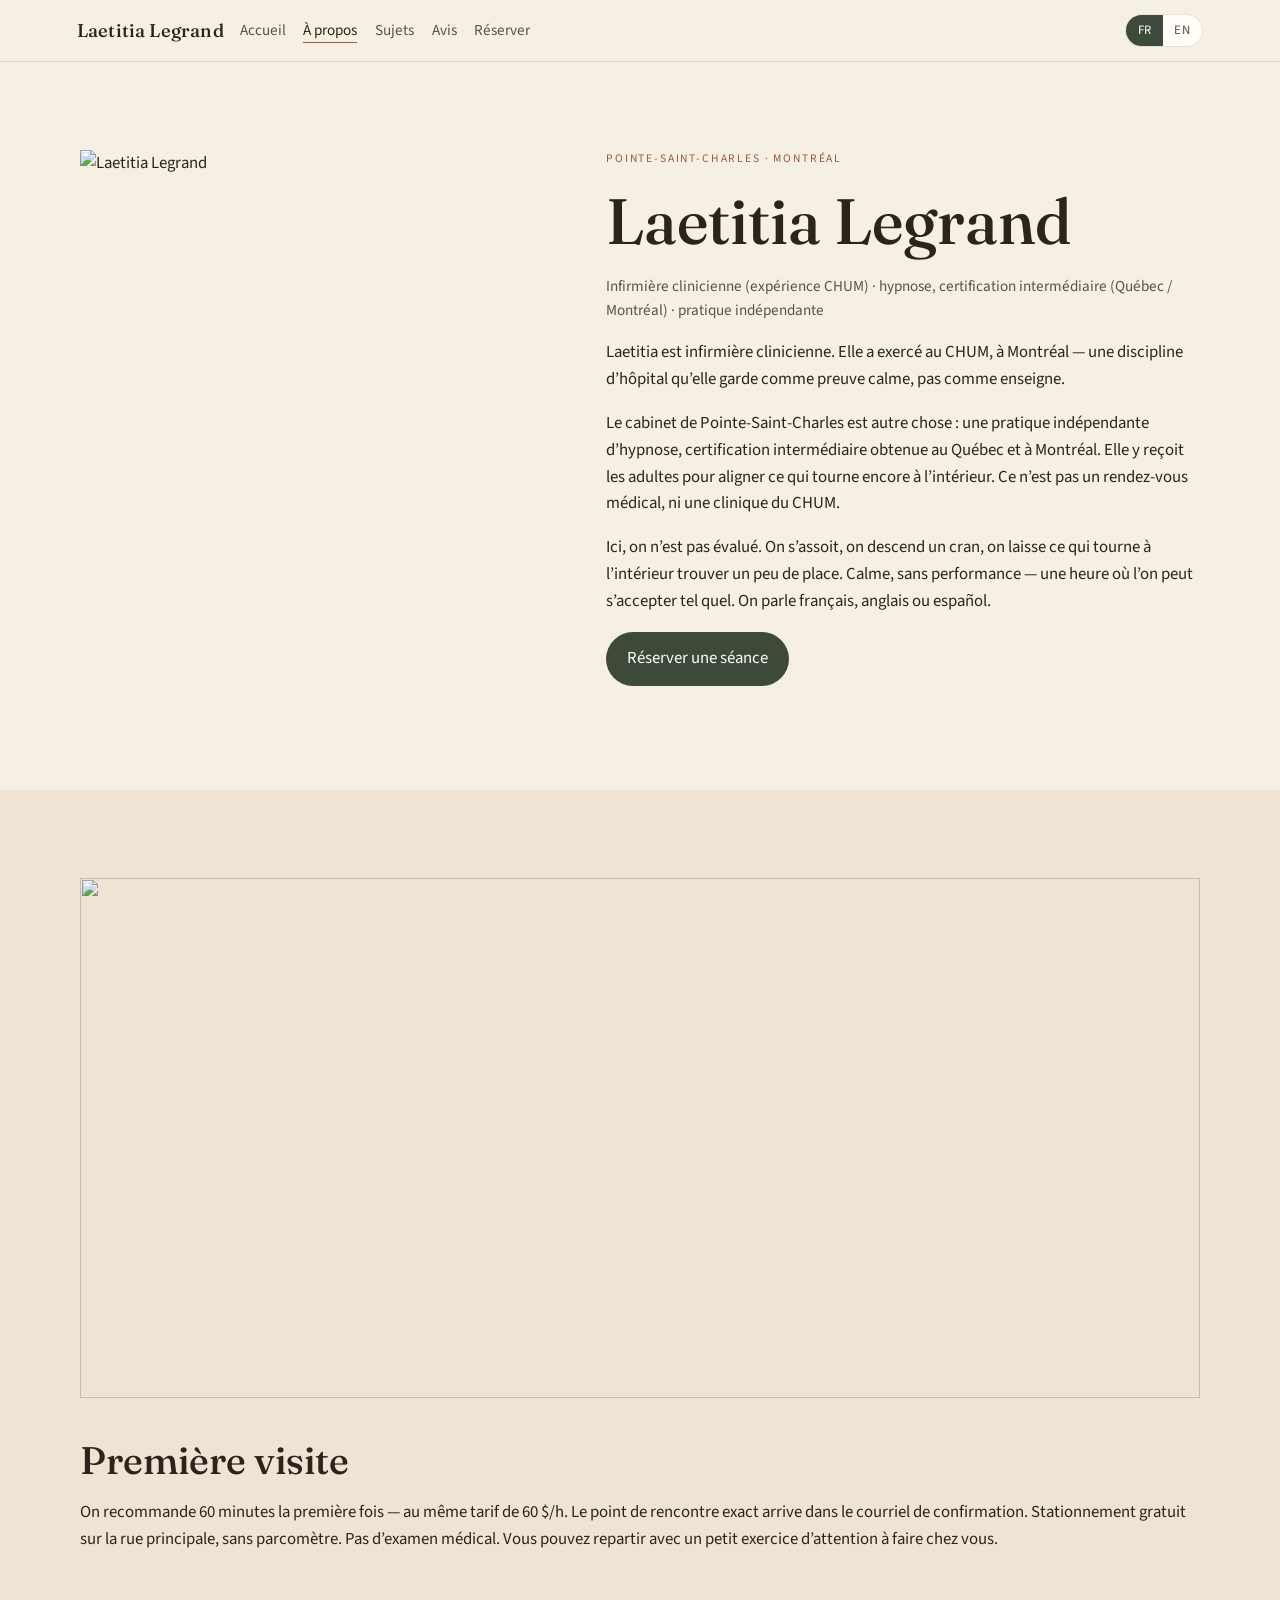
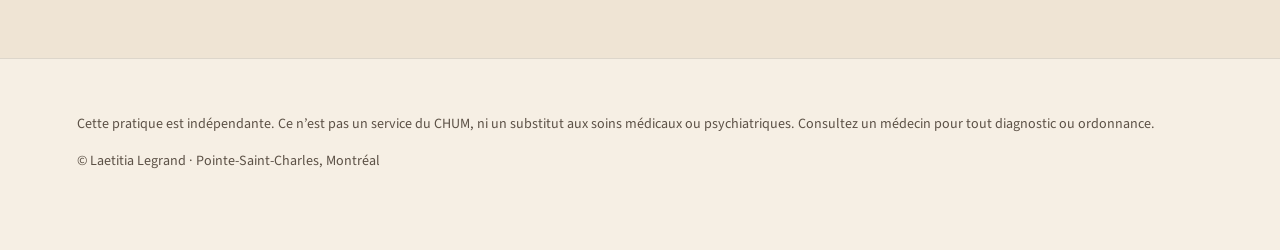
==== about.html @ 808fbfce "Initial commit. Add the Laetitia Legrand website pages and assets so the project can be versioned an" ====
<!DOCTYPE html>
<html lang="fr">
<head>
  <meta charset="utf-8">
  <meta name="viewport" content="width=device-width, initial-scale=1">
  <title>À propos — Laetitia Legrand</title>
  <link rel="preconnect" href="https://fonts.googleapis.com">
  <link rel="preconnect" href="https://fonts.gstatic.com" crossorigin>
  <link href="https://fonts.googleapis.com/css2?family=Fraunces:opsz,wght@9..144,400;9..144,500&family=Source+Sans+3:wght@400;500;600&display=swap" rel="stylesheet">
  <link rel="icon" href="favicon.svg" type="image/svg+xml">
  <meta http-equiv="Cache-Control" content="no-store">
  <link rel="stylesheet" href="css/styles.css?v=10">
</head>
<body data-page="about">
  <header class="site-header" data-header></header>
  <section class="section">
    <div class="wrap profile-split">
      <img src="https://images.unsplash.com/photo-1438761681033-6461ffad8d80?auto=format&fit=crop&w=1200&q=80" alt="Laetitia Legrand">
      <div>
        <p class="eyebrow" data-i18n="eyebrow"></p>
        <h1 data-i18n="about_h"></h1>
        <p class="quiet" data-i18n="hero_cred"></p>
        <p data-i18n="about_p1"></p>
        <p data-i18n="about_p2"></p>
        <p data-i18n="about_p3"></p>
        <p><a class="btn" href="book.html" data-i18n="cta"></a></p>
      </div>
    </div>
  </section>
  <section class="section alt">
    <div class="wrap">
      <img class="office-photo" src="https://images.unsplash.com/photo-1615876234886-fd9a39fda97f?auto=format&fit=crop&w=1800&q=80" alt="">
      <div style="margin-top:2.5rem">
        <h2 data-i18n="visit_h"></h2>
        <p data-i18n="visit_p"></p>
      </div>
    </div>
  </section>
  <footer class="site-footer">
    <p data-i18n="disclaimer"></p>
    <p data-i18n="footer"></p>
  </footer>
  <script src="js/i18n.js?v=10"></script>
  <script src="js/app.js?v=10"></script>
</body>
</html>
---- css/styles.css ----
:root {
  --paper: #f6efe4;
  --paper-deep: #efe4d4;
  --ink: #2c241c;
  --ink-soft: #5c5146;
  --moss: #3d4a3a;
  --moss-deep: #2a3428;
  --clay: #9a5a3c;
  --clay-soft: #c4896a;
  --line: rgba(44, 36, 28, 0.12);
  --white: #fffdf8;
  --shadow: 0 18px 50px rgba(44, 36, 28, 0.08);
  --serif: "Fraunces", "Iowan Old Style", Georgia, serif;
  --sans: "Source Sans 3", "Helvetica Neue", sans-serif;
}

* { box-sizing: border-box; }
html { scroll-behavior: smooth; }
body {
  margin: 0;
  background: var(--paper);
  color: var(--ink);
  font-family: var(--sans);
  font-size: 1.05rem;
  line-height: 1.6;
}

img { max-width: 100%; display: block; }
a { color: var(--moss); }
a:hover { color: var(--clay); }

.site-header {
  position: sticky;
  top: 0;
  z-index: 20;
  display: flex;
  align-items: center;
  justify-content: space-between;
  gap: 1rem;
  padding: 0.85rem 6vw;
  background: rgba(246, 239, 228, 0.92);
  backdrop-filter: blur(10px);
  border-bottom: 1px solid var(--line);
}

.brand {
  font-family: var(--serif);
  font-weight: 500;
  letter-spacing: 0.01em;
  color: var(--ink);
  text-decoration: none;
  font-size: 1.15rem;
}

.nav-links {
  display: flex;
  flex-wrap: wrap;
  gap: 1.1rem;
  align-items: center;
}

.nav-links a {
  text-decoration: none;
  color: var(--ink-soft);
  font-size: 0.95rem;
}

.nav-links a[aria-current="page"] {
  color: var(--ink);
  border-bottom: 1px solid var(--clay);
}

.header-tools {
  display: flex;
  align-items: center;
  gap: 0.75rem;
  margin-left: auto;
}

.lang-toggle {
  display: flex;
  border: 1px solid var(--line);
  border-radius: 999px;
  overflow: hidden;
  background: var(--white);
}

.lang-toggle button {
  border: 0;
  background: transparent;
  padding: 0.35rem 0.7rem;
  font: inherit;
  font-size: 0.8rem;
  letter-spacing: 0.06em;
  cursor: pointer;
  color: var(--ink-soft);
}

.lang-toggle button[aria-pressed="true"] {
  background: var(--moss);
  color: var(--white);
}

.hero {
  display: grid;
  grid-template-columns: 1.1fr 0.9fr;
  min-height: calc(100vh - 64px);
}

.hero-copy {
  padding: 8vh 6vw 6vh;
  display: flex;
  flex-direction: column;
  justify-content: center;
}

.eyebrow {
  text-transform: uppercase;
  letter-spacing: 0.16em;
  font-size: 0.72rem;
  color: var(--clay);
  margin: 0 0 1rem;
}

h1, h2, h3 { font-family: var(--serif); font-weight: 500; line-height: 1.15; }
h1 { font-size: clamp(2.4rem, 5vw, 4.2rem); margin: 0 0 1rem; }
h2 { font-size: clamp(1.8rem, 3vw, 2.6rem); margin: 0 0 0.8rem; }
h3 { font-size: 1.35rem; margin: 0 0 0.4rem; }

.lede { font-size: 1.2rem; color: var(--ink-soft); max-width: 34rem; }
.quiet { color: var(--ink-soft); font-size: 0.95rem; }

.hero-photo img {
  width: 100%;
  height: 100%;
  object-fit: cover;
  min-height: 420px;
}

.wrap { width: min(1120px, 88vw); margin: 0 auto; }
.section { padding: 5.5rem 0; }
.section.alt { background: var(--paper-deep); }

.facts {
  display: grid;
  grid-template-columns: repeat(4, 1fr);
  gap: 1rem;
  margin-top: 2.5rem;
}

.fact, .card, .chip-row, .book-card {
  background: var(--white);
  border: 1px solid var(--line);
  box-shadow: var(--shadow);
}

.fact { padding: 1.1rem 1.2rem; }
.fact strong { display: block; font-family: var(--serif); font-size: 1.25rem; }

.chips { display: flex; flex-wrap: wrap; gap: 0.6rem; margin: 1.5rem 0; }
.chip {
  border: 1px solid var(--line);
  background: var(--white);
  padding: 0.45rem 0.8rem;
  border-radius: 999px;
  font-size: 0.92rem;
}

.btn {
  display: inline-block;
  background: var(--moss);
  color: var(--white) !important;
  text-decoration: none;
  padding: 0.85rem 1.3rem;
  border-radius: 999px;
  border: 0;
  font: inherit;
  cursor: pointer;
}

.btn.secondary {
  background: transparent;
  color: var(--moss) !important;
  border: 1px solid var(--moss);
}

.grid-3, .grid-2, .subject-grid, .photo-grid {
  display: grid;
  gap: 1.2rem;
}

.grid-3 { grid-template-columns: repeat(3, 1fr); }
.grid-2 { grid-template-columns: 1fr 1fr; }
.subject-grid { grid-template-columns: repeat(2, 1fr); }
.photo-grid { grid-template-columns: repeat(4, 1fr); }

.card { padding: 1.3rem 1.4rem; }
.card .tag {
  font-size: 0.75rem;
  letter-spacing: 0.08em;
  text-transform: uppercase;
  color: var(--clay);
}

.photo-grid figure { margin: 0; }
.photo-grid img { height: 180px; width: 100%; object-fit: cover; }
.photo-grid figcaption { font-size: 0.8rem; color: var(--ink-soft); padding: 0.45rem 0 0; }

.profile-split {
  display: grid;
  grid-template-columns: 0.9fr 1.1fr;
  gap: 2.5rem;
  align-items: start;
}

.profile-split img { width: 100%; height: 520px; object-fit: cover; }

.grid-2 img { width: 100%; height: 380px; object-fit: cover; }

.office-photo {
  width: 100%;
  height: min(520px, 70vw);
  object-fit: cover;
  display: block;
}

.do-not li { margin: 0.25rem 0; }

.suggested-heading {
  font-family: var(--sans);
  font-weight: 700;
  letter-spacing: 0.08em;
  text-transform: uppercase;
  font-size: 1.15rem;
}

.book-layout {
  display: grid;
  grid-template-columns: 0.9fr 1.1fr;
  gap: 2rem;
}

label { display: block; font-size: 0.88rem; margin: 0.9rem 0 0.3rem; }
input, select, textarea {
  width: 100%;
  padding: 0.7rem 0.75rem;
  border: 1px solid var(--line);
  background: var(--white);
  font: inherit;
  color: var(--ink);
}

.slots {
  display: flex;
  flex-wrap: wrap;
  gap: 0.5rem;
  margin: 1rem 0;
}

.slots button {
  border: 1px solid var(--line);
  background: var(--white);
  padding: 0.45rem 0.7rem;
  cursor: pointer;
  font: inherit;
}

.slots button[aria-pressed="true"] {
  background: var(--moss);
  color: var(--white);
}

.slots button:disabled { opacity: 0.35; cursor: not-allowed; }

.site-footer {
  padding: 2.5rem 6vw 4rem;
  border-top: 1px solid var(--line);
  color: var(--ink-soft);
  font-size: 0.88rem;
}

@media (max-width: 900px) {
  .hero, .profile-split, .book-layout, .grid-3, .grid-2, .subject-grid, .facts, .photo-grid {
    grid-template-columns: 1fr;
  }
  .site-header { flex-wrap: wrap; }
  .nav-links { order: 3; width: 100%; }
}
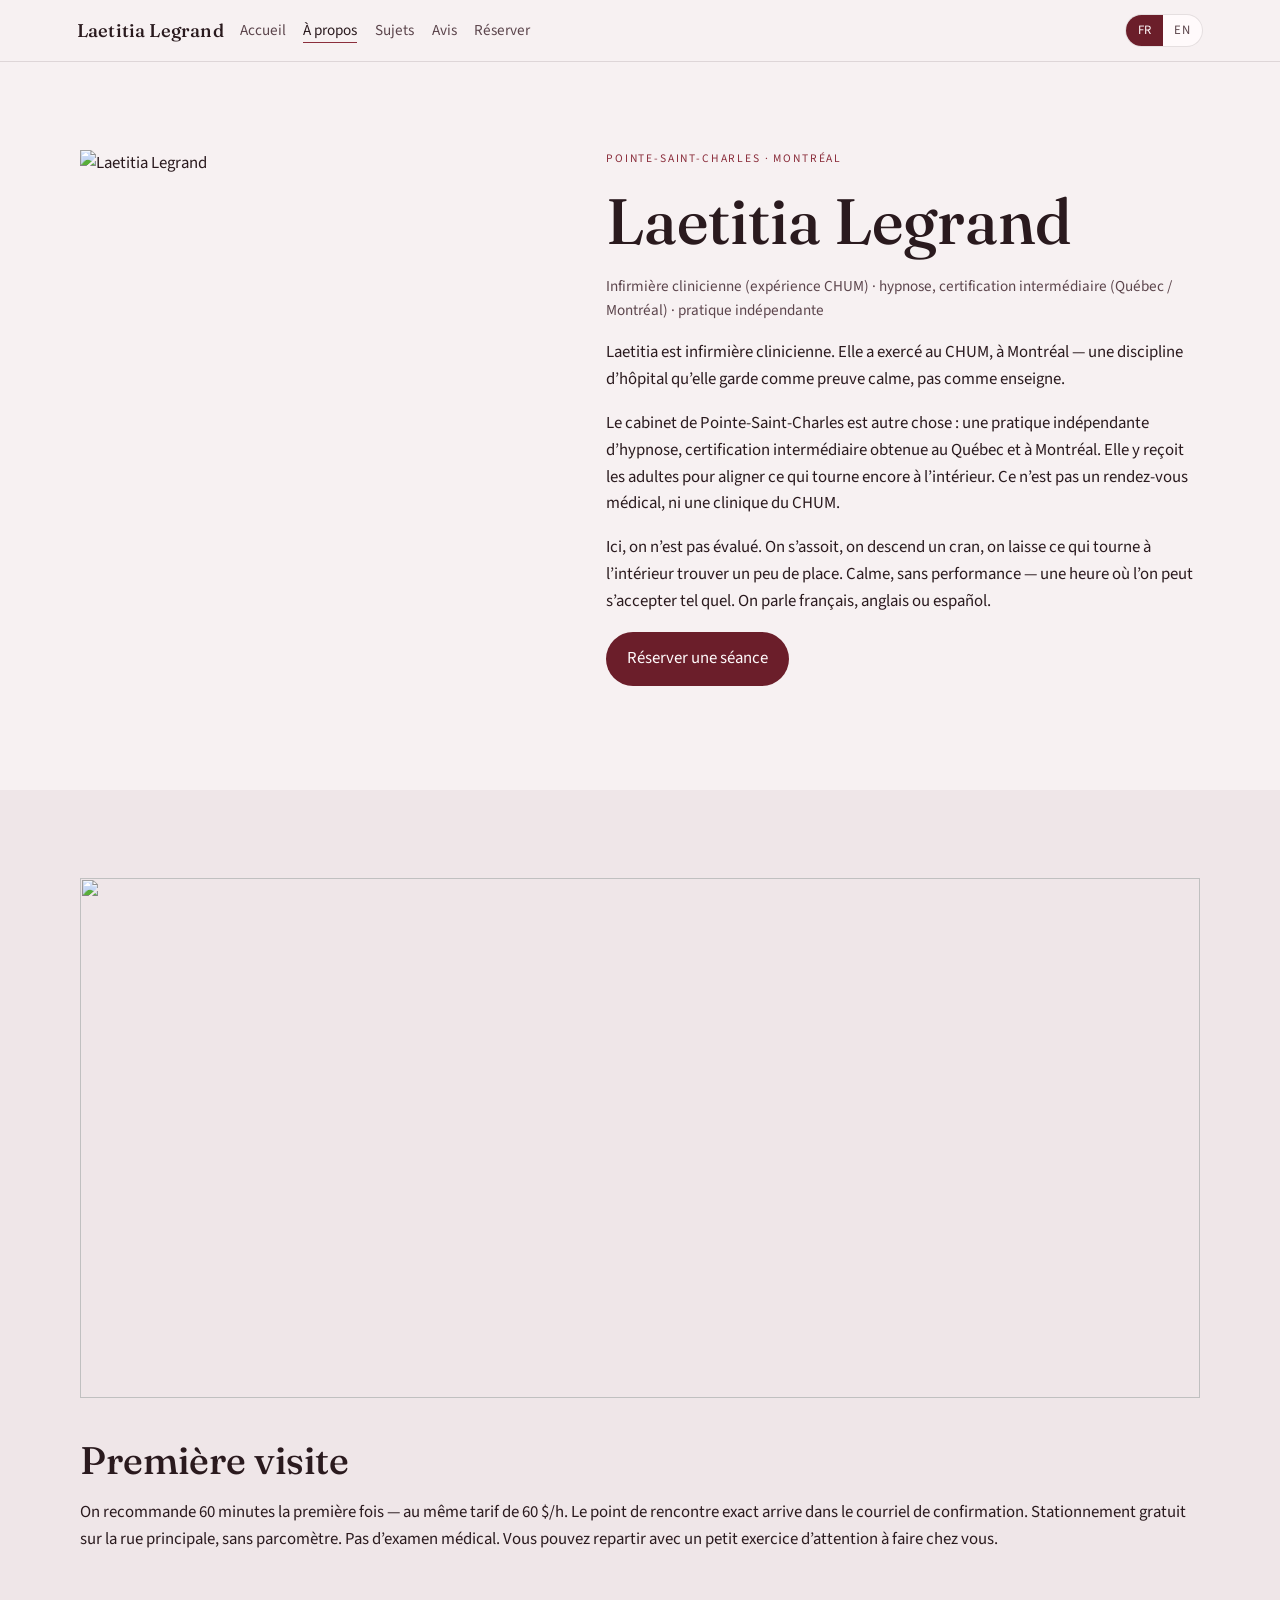
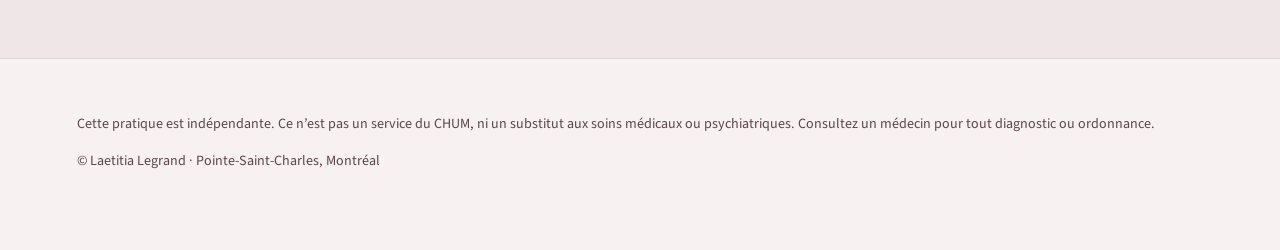
==== commit 8859aeb9: "Bump asset cache versions for burgundy palette Point every page at styles.css?v=11 so visitors do no" ====
--- a/about.html
+++ b/about.html
@@ -9,7 +9,7 @@
   <link href="https://fonts.googleapis.com/css2?family=Fraunces:opsz,wght@9..144,400;9..144,500&family=Source+Sans+3:wght@400;500;600&display=swap" rel="stylesheet">
   <link rel="icon" href="favicon.svg" type="image/svg+xml">
   <meta http-equiv="Cache-Control" content="no-store">
-  <link rel="stylesheet" href="css/styles.css?v=10">
+  <link rel="stylesheet" href="css/styles.css?v=11">
 </head>
 <body data-page="about">
   <header class="site-header" data-header></header>
@@ -40,7 +40,7 @@
     <p data-i18n="disclaimer"></p>
     <p data-i18n="footer"></p>
   </footer>
-  <script src="js/i18n.js?v=10"></script>
-  <script src="js/app.js?v=10"></script>
+  <script src="js/i18n.js?v=11"></script>
+  <script src="js/app.js?v=11"></script>
 </body>
 </html>
--- a/css/styles.css
+++ b/css/styles.css
@@ -1,15 +1,15 @@
 :root {
-  --paper: #f6efe4;
-  --paper-deep: #efe4d4;
-  --ink: #2c241c;
-  --ink-soft: #5c5146;
-  --moss: #3d4a3a;
-  --moss-deep: #2a3428;
-  --clay: #9a5a3c;
-  --clay-soft: #c4896a;
-  --line: rgba(44, 36, 28, 0.12);
-  --white: #fffdf8;
-  --shadow: 0 18px 50px rgba(44, 36, 28, 0.08);
+  --paper: #f7f1f2;
+  --paper-deep: #efe6e8;
+  --ink: #2a1a1e;
+  --ink-soft: #5c454c;
+  --moss: #6b1e2a;
+  --moss-deep: #4a1520;
+  --clay: #8b2e3c;
+  --clay-soft: #b85a6a;
+  --line: rgba(42, 26, 30, 0.12);
+  --white: #fffafb;
+  --shadow: 0 18px 50px rgba(42, 26, 30, 0.08);
   --serif: "Fraunces", "Iowan Old Style", Georgia, serif;
   --sans: "Source Sans 3", "Helvetica Neue", sans-serif;
 }
@@ -38,7 +38,7 @@
   justify-content: space-between;
   gap: 1rem;
   padding: 0.85rem 6vw;
-  background: rgba(246, 239, 228, 0.92);
+  background: rgba(247, 241, 242, 0.92);
   backdrop-filter: blur(10px);
   border-bottom: 1px solid var(--line);
 }
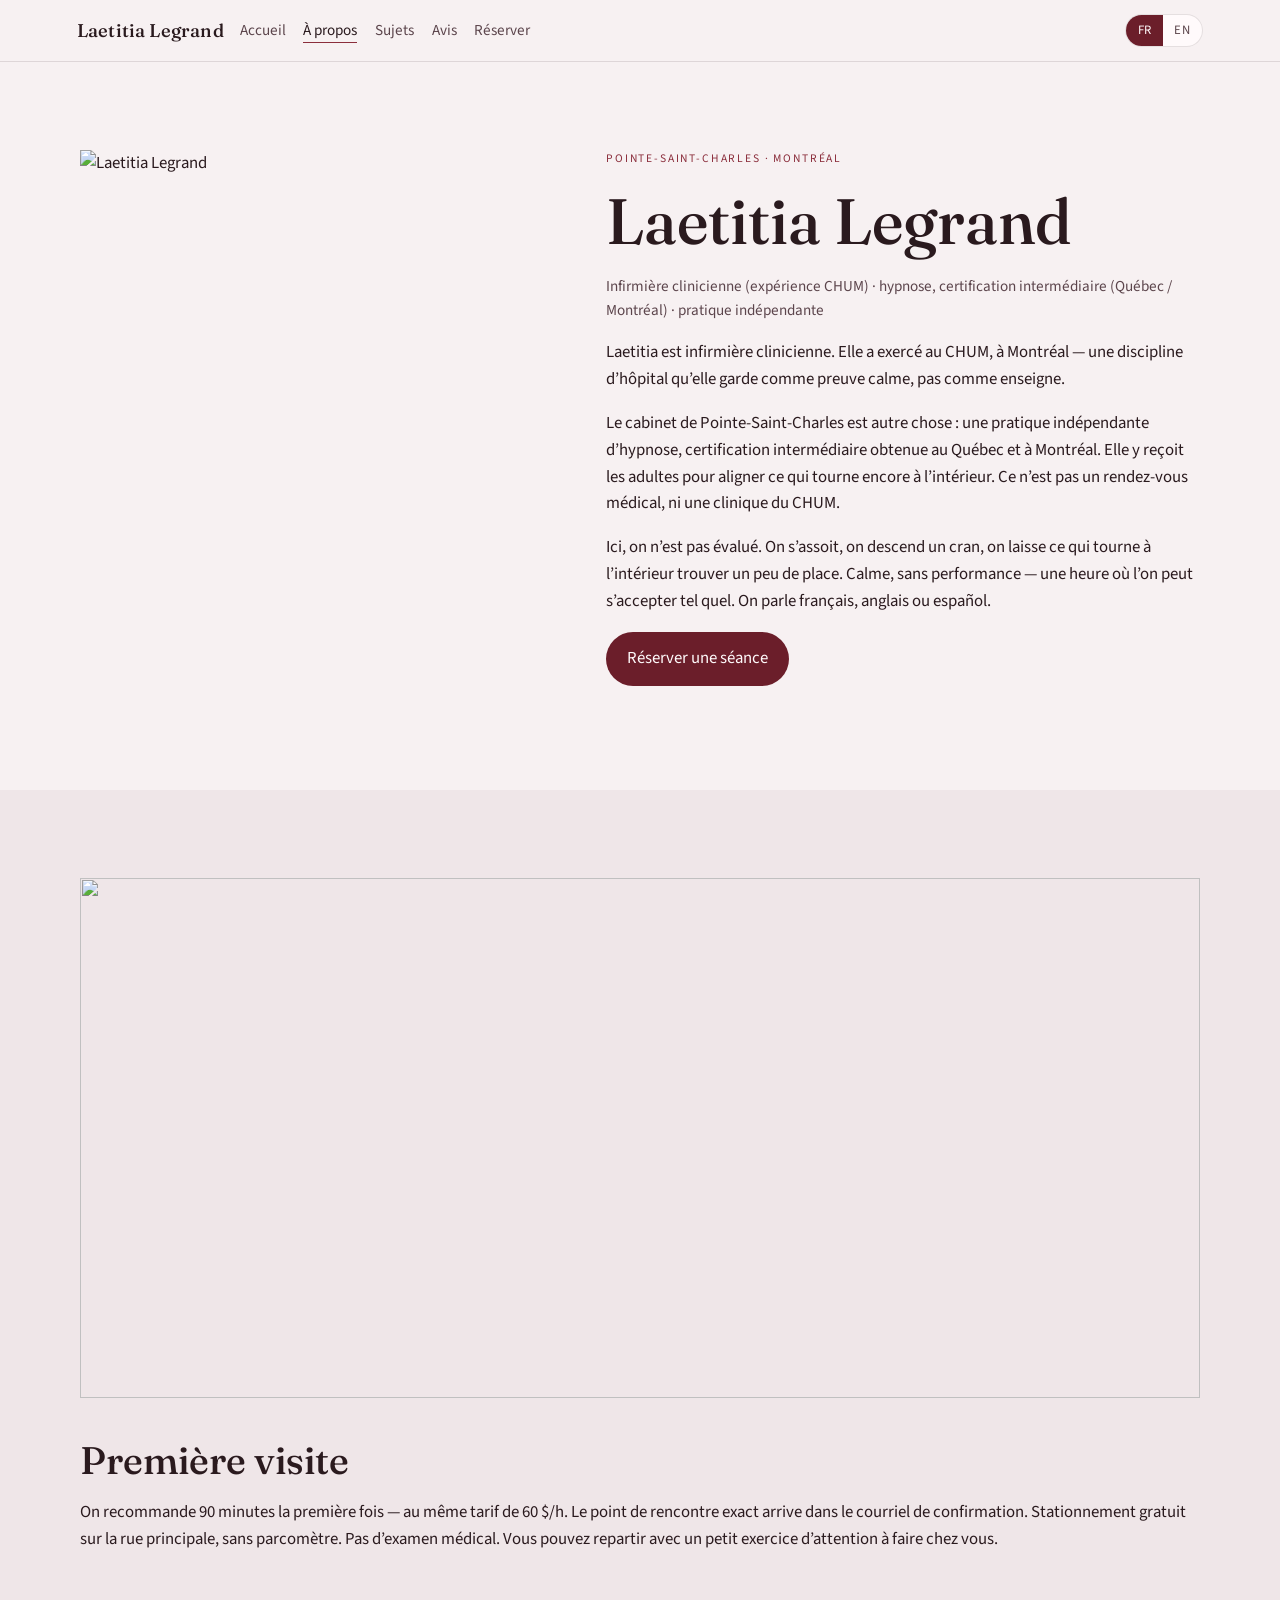
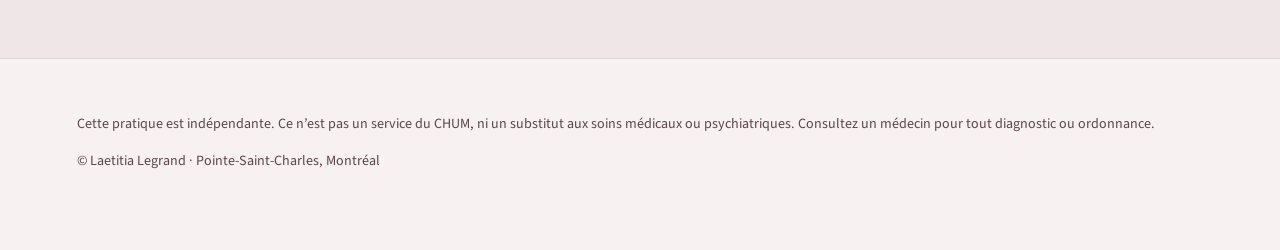
==== commit 5b1866ce: "Update session duration from 60 to 90 minutes" ====
--- a/about.html
+++ b/about.html
@@ -9,7 +9,7 @@
   <link href="https://fonts.googleapis.com/css2?family=Fraunces:opsz,wght@9..144,400;9..144,500&family=Source+Sans+3:wght@400;500;600&display=swap" rel="stylesheet">
   <link rel="icon" href="favicon.svg" type="image/svg+xml">
   <meta http-equiv="Cache-Control" content="no-store">
-  <link rel="stylesheet" href="css/styles.css?v=11">
+  <link rel="stylesheet" href="css/styles.css?v=13">
 </head>
 <body data-page="about">
   <header class="site-header" data-header></header>
@@ -40,7 +40,7 @@
     <p data-i18n="disclaimer"></p>
     <p data-i18n="footer"></p>
   </footer>
-  <script src="js/i18n.js?v=11"></script>
-  <script src="js/app.js?v=11"></script>
+  <script src="js/i18n.js?v=13"></script>
+  <script src="js/app.js?v=13"></script>
 </body>
 </html>
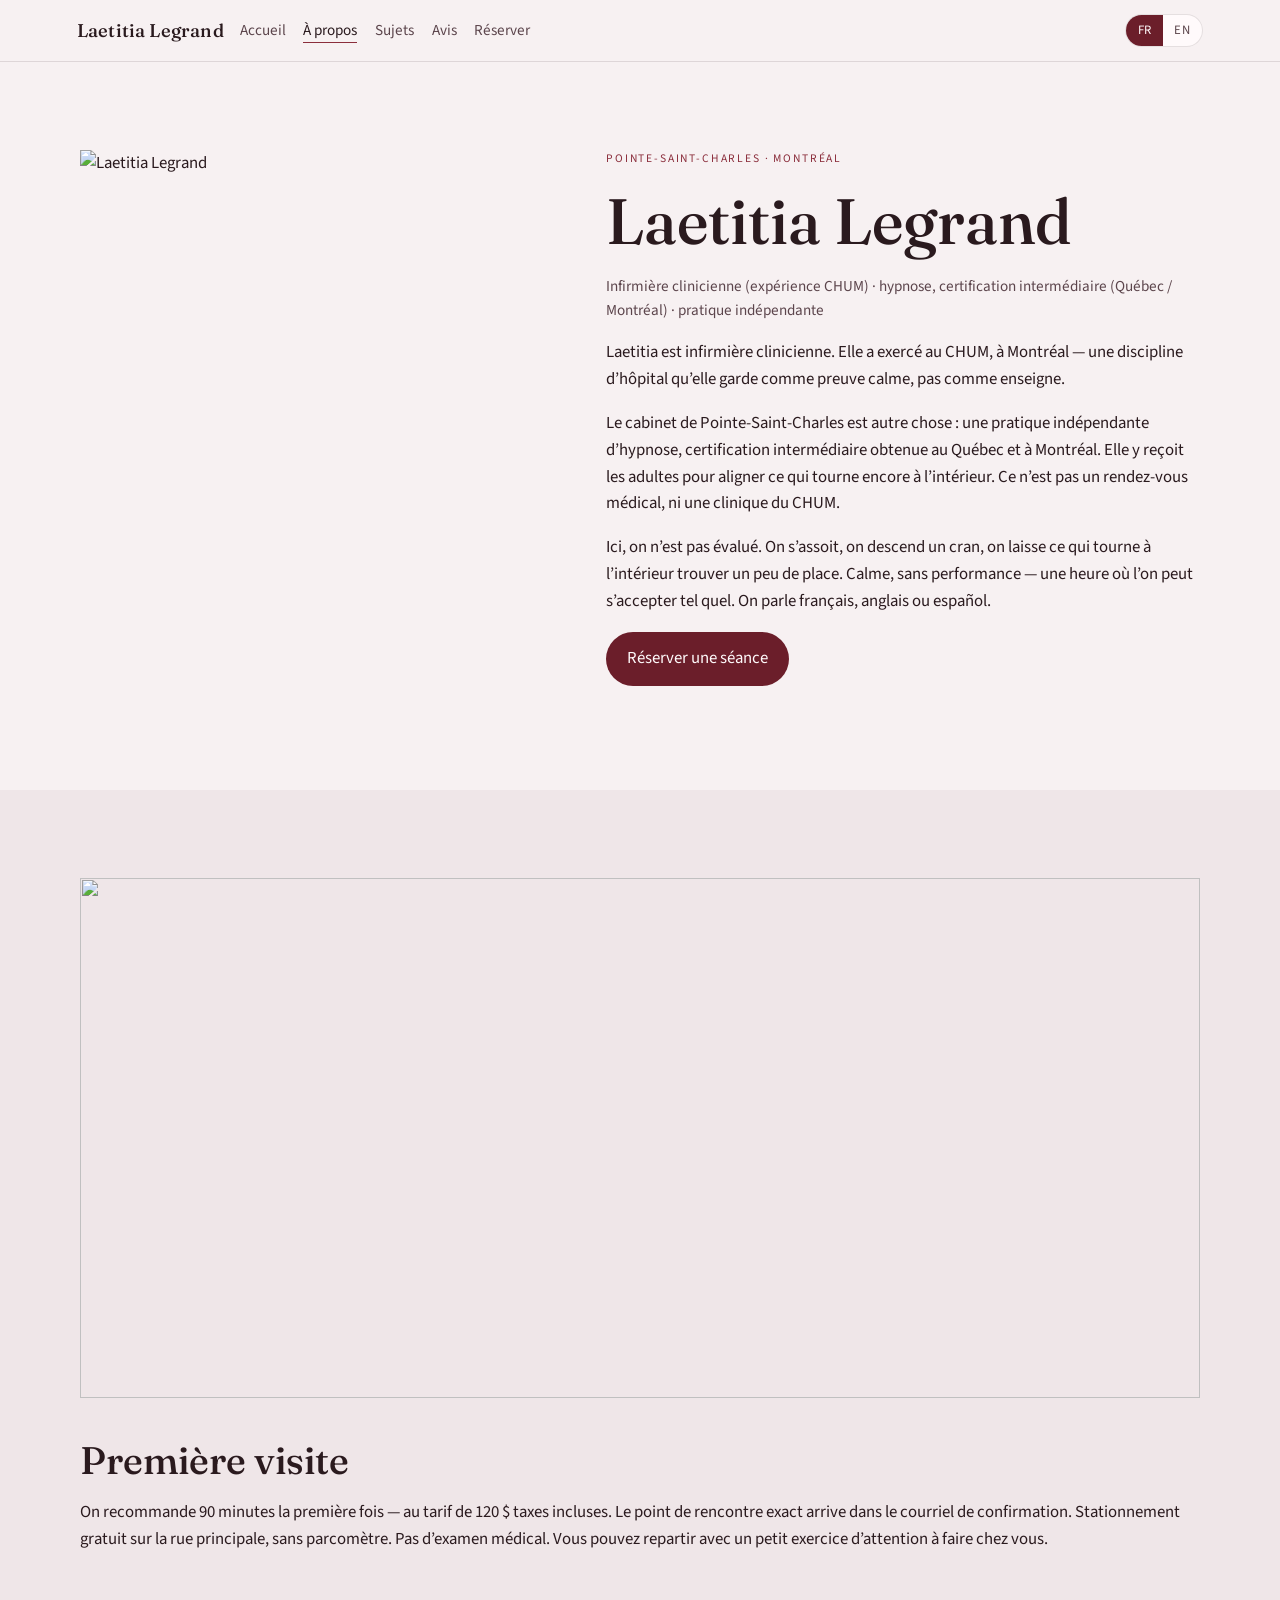
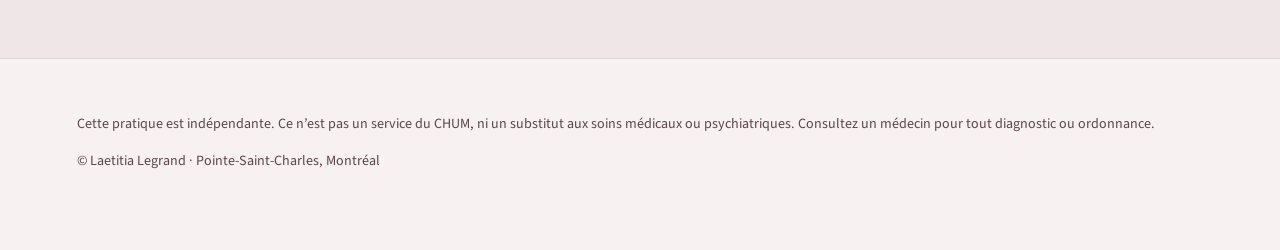
==== commit 1c673ba9: "Set consultation price to cd /home/ubuntu/repos/laetitia-website # Ensure prior workflow watch termi" ====
--- a/about.html
+++ b/about.html
@@ -9,7 +9,7 @@
   <link href="https://fonts.googleapis.com/css2?family=Fraunces:opsz,wght@9..144,400;9..144,500&family=Source+Sans+3:wght@400;500;600&display=swap" rel="stylesheet">
   <link rel="icon" href="favicon.svg" type="image/svg+xml">
   <meta http-equiv="Cache-Control" content="no-store">
-  <link rel="stylesheet" href="css/styles.css?v=13">
+  <link rel="stylesheet" href="css/styles.css?v=14">
 </head>
 <body data-page="about">
   <header class="site-header" data-header></header>
@@ -40,7 +40,7 @@
     <p data-i18n="disclaimer"></p>
     <p data-i18n="footer"></p>
   </footer>
-  <script src="js/i18n.js?v=13"></script>
-  <script src="js/app.js?v=13"></script>
+  <script src="js/i18n.js?v=14"></script>
+  <script src="js/app.js?v=14"></script>
 </body>
 </html>
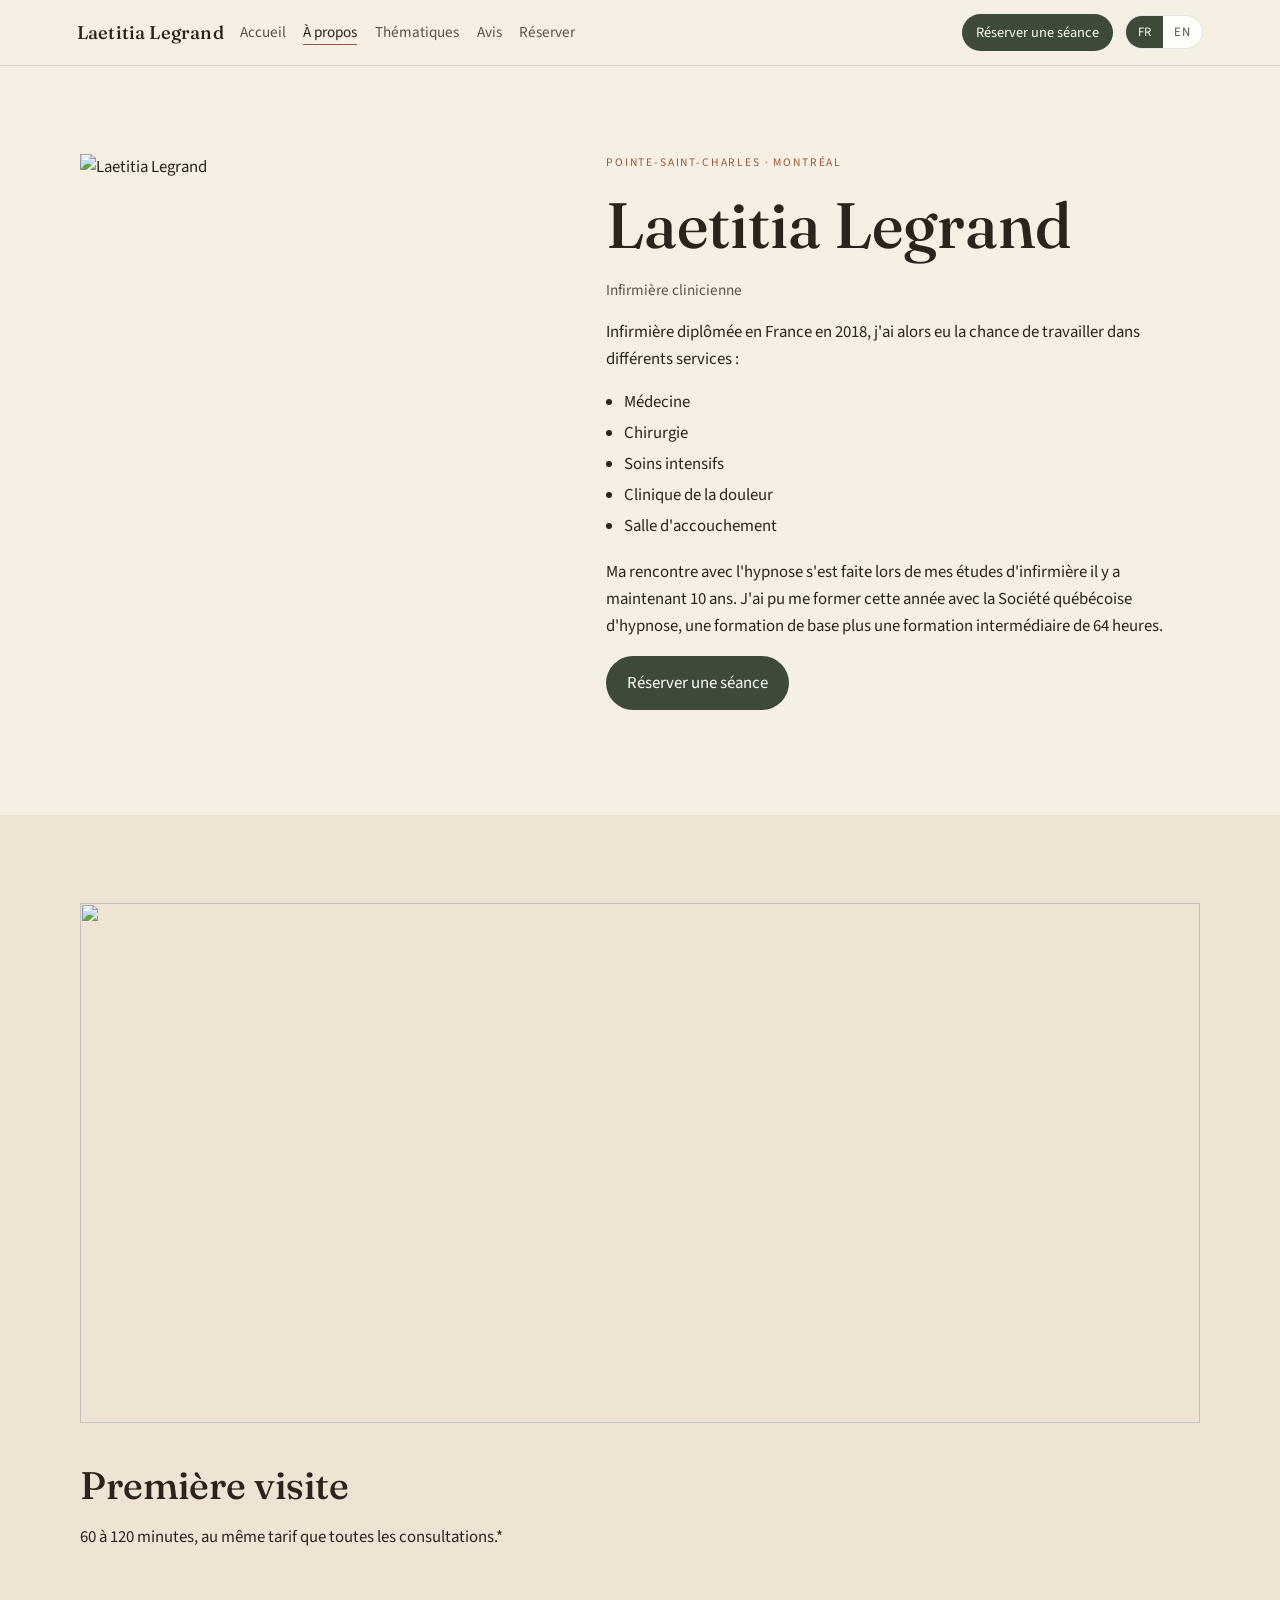
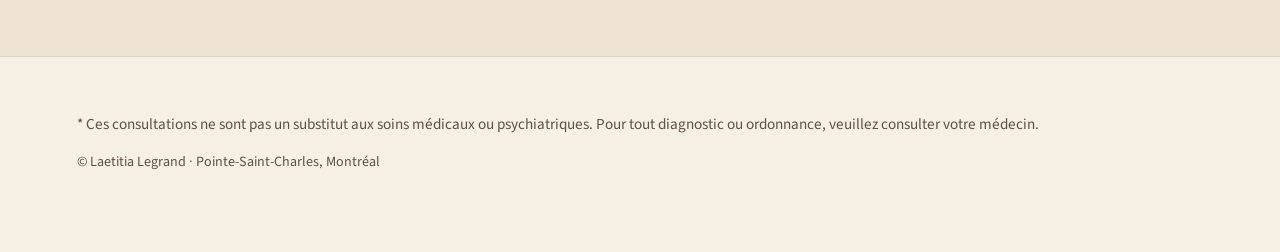
==== commit 1f9efbc9: "Publish the thematics wheel and session-site copy updates. French-first content, booking notes, and " ====
--- a/about.html
+++ b/about.html
@@ -9,7 +9,7 @@
   <link href="https://fonts.googleapis.com/css2?family=Fraunces:opsz,wght@9..144,400;9..144,500&family=Source+Sans+3:wght@400;500;600&display=swap" rel="stylesheet">
   <link rel="icon" href="favicon.svg" type="image/svg+xml">
   <meta http-equiv="Cache-Control" content="no-store">
-  <link rel="stylesheet" href="css/styles.css?v=14">
+  <link rel="stylesheet" href="css/styles.css?v=39">
 </head>
 <body data-page="about">
   <header class="site-header" data-header></header>
@@ -21,8 +21,14 @@
         <h1 data-i18n="about_h"></h1>
         <p class="quiet" data-i18n="hero_cred"></p>
         <p data-i18n="about_p1"></p>
+        <ul class="about-services">
+          <li data-i18n="about_svc1"></li>
+          <li data-i18n="about_svc2"></li>
+          <li data-i18n="about_svc3"></li>
+          <li data-i18n="about_svc4"></li>
+          <li data-i18n="about_svc5"></li>
+        </ul>
         <p data-i18n="about_p2"></p>
-        <p data-i18n="about_p3"></p>
         <p><a class="btn" href="book.html" data-i18n="cta"></a></p>
       </div>
     </div>
@@ -37,10 +43,10 @@
     </div>
   </section>
   <footer class="site-footer">
-    <p data-i18n="disclaimer"></p>
+    <p class="quiet" data-i18n="visit_note"></p>
     <p data-i18n="footer"></p>
   </footer>
-  <script src="js/i18n.js?v=14"></script>
-  <script src="js/app.js?v=14"></script>
+  <script src="js/i18n.js?v=40"></script>
+  <script src="js/app.js?v=29"></script>
 </body>
 </html>
--- a/css/styles.css
+++ b/css/styles.css
@@ -1,15 +1,16 @@
 :root {
-  --paper: #f7f1f2;
-  --paper-deep: #efe6e8;
-  --ink: #2a1a1e;
-  --ink-soft: #5c454c;
-  --moss: #6b1e2a;
-  --moss-deep: #4a1520;
-  --clay: #8b2e3c;
-  --clay-soft: #b85a6a;
-  --line: rgba(42, 26, 30, 0.12);
-  --white: #fffafb;
-  --shadow: 0 18px 50px rgba(42, 26, 30, 0.08);
+  --paper: #f6efe4;
+  --paper-deep: #efe4d4;
+  --ink: #2c241c;
+  --ink-soft: #5c5146;
+  --moss: #3d4a3a;
+  --moss-deep: #2a3428;
+  --clay: #9a5a3c;
+  --clay-soft: #c4896a;
+  --burnt: #c45c26;
+  --line: rgba(44, 36, 28, 0.12);
+  --white: #fffdf8;
+  --shadow: 0 18px 50px rgba(44, 36, 28, 0.08);
   --serif: "Fraunces", "Iowan Old Style", Georgia, serif;
   --sans: "Source Sans 3", "Helvetica Neue", sans-serif;
 }
@@ -27,7 +28,7 @@
 
 img { max-width: 100%; display: block; }
 a { color: var(--moss); }
-a:hover { color: var(--clay); }
+a:not(.btn):hover { color: var(--clay); }
 
 .site-header {
   position: sticky;
@@ -38,7 +39,7 @@
   justify-content: space-between;
   gap: 1rem;
   padding: 0.85rem 6vw;
-  background: rgba(247, 241, 242, 0.92);
+  background: rgba(246, 239, 228, 0.92);
   backdrop-filter: blur(10px);
   border-bottom: 1px solid var(--line);
 }
@@ -157,6 +158,37 @@
 .fact { padding: 1.1rem 1.2rem; }
 .fact strong { display: block; font-family: var(--serif); font-size: 1.25rem; }
 
+.price-list {
+  display: flex;
+  flex-direction: column;
+  align-items: flex-start;
+  gap: 0.15rem;
+}
+
+.price-amount {
+  display: block;
+  font-family: var(--serif);
+  font-size: clamp(2.2rem, 4vw, 3.1rem);
+  font-weight: 600;
+  line-height: 1;
+  letter-spacing: -0.02em;
+  color: var(--ink);
+}
+
+.price-tax {
+  font-size: 0.78rem;
+  letter-spacing: 0.1em;
+  text-transform: uppercase;
+  color: var(--ink-soft);
+}
+
+.price-tag {
+  margin-top: 0.35rem;
+  font-weight: 600;
+}
+
+.fact .price-amount { font-size: clamp(1.8rem, 3vw, 2.4rem); }
+
 .chips { display: flex; flex-wrap: wrap; gap: 0.6rem; margin: 1.5rem 0; }
 .chip {
   border: 1px solid var(--line);
@@ -166,9 +198,18 @@
   font-size: 0.92rem;
 }
 
+.arrow-link {
+  color: var(--moss);
+  text-underline-offset: 0.22em;
+}
+
+.arrow-link::after {
+  content: " →";
+}
+
 .btn {
   display: inline-block;
-  background: var(--moss);
+  background-color: var(--moss);
   color: var(--white) !important;
   text-decoration: none;
   padding: 0.85rem 1.3rem;
@@ -176,6 +217,25 @@
   border: 0;
   font: inherit;
   cursor: pointer;
+  transition: background-color 0.2s ease;
+}
+
+a.btn:hover,
+a.btn:focus-visible,
+button.btn:hover,
+button.btn:focus-visible,
+.header-cta:hover,
+.header-cta:focus-visible,
+.profile-split a.btn:hover,
+.profile-split a.btn:focus-visible {
+  background-color: var(--burnt) !important;
+  color: var(--white) !important;
+}
+
+.header-cta {
+  padding: 0.45rem 0.9rem;
+  font-size: 0.9rem;
+  white-space: nowrap;
 }
 
 .btn.secondary {
@@ -222,6 +282,60 @@
   height: min(520px, 70vw);
   object-fit: cover;
   display: block;
+}
+
+.about-services {
+  margin: 0.4rem 0 1.2rem 1.1rem;
+  padding: 0;
+}
+
+.about-services li { margin: 0.25rem 0; }
+
+.theme-below {
+  display: flex;
+  flex-direction: column;
+}
+
+/* With a theme open the definition card leads and the note follows it. */
+.theme-below.is-open .theme-detail { order: 0; margin-top: 2.75rem; }
+.theme-below.is-open .theme-offer { order: 1; margin-top: 1.1rem; }
+
+.theme-offer {
+  display: block;
+  max-width: 40rem;
+  margin: 2.75rem auto 0;
+  padding: 0.9rem 1.15rem;
+  border: 1px dashed rgba(196, 92, 38, 0.45);
+  border-left: 3px solid var(--burnt);
+  border-radius: 8px;
+  background: rgba(196, 92, 38, 0.07);
+  color: var(--ink);
+  font-size: 1.05rem;
+  line-height: 1.5;
+  text-decoration: none;
+  transition: background 0.2s ease, border-color 0.2s ease, color 0.2s ease;
+}
+
+.theme-offer:hover,
+.theme-offer:focus-visible {
+  background: rgba(196, 92, 38, 0.14);
+  border-color: var(--burnt);
+  color: var(--ink);
+}
+
+.theme-offer-tag {
+  display: block;
+  margin-bottom: 0.15rem;
+  color: var(--burnt);
+  font-size: 0.82rem;
+  font-weight: 600;
+  letter-spacing: 0.1em;
+  text-transform: uppercase;
+}
+
+.theme-offer-text::after {
+  content: " →";
+  white-space: nowrap;
 }
 
 .do-not li { margin: 0.25rem 0; }
@@ -279,10 +393,163 @@
   font-size: 0.88rem;
 }
 
+.wheel-stage {
+  perspective: 1400px;
+  height: 440px;
+  margin: 2.5rem 0 0;
+  padding-top: 5rem;
+  padding-bottom: 0;
+  display: flex;
+  align-items: flex-start;
+  justify-content: center;
+  overflow: visible;
+}
+
+body[data-page="thematiques"] .section:first-of-type {
+  padding-top: 2.75rem;
+}
+
+body[data-page="thematiques"] h1,
+body[data-page="thematiques"] .wheel-hint {
+  position: relative;
+  z-index: 3;
+}
+
+body[data-page="thematiques"] .wheel-hint {
+  margin: 0 0 0.5rem;
+}
+
+.theme-wheel {
+  position: relative;
+  width: 200px;
+  height: 280px;
+  transform-style: preserve-3d;
+  transform: rotateX(-4deg) rotateY(0deg);
+}
+
+.theme-card {
+  position: absolute;
+  inset: 0;
+  border: 0;
+  padding: 0;
+  background: var(--white);
+  border-radius: 18px;
+  overflow: hidden;
+  cursor: pointer;
+  box-shadow: var(--shadow);
+  transform: rotateY(calc(var(--i) * (360deg / var(--n)))) translateZ(420px);
+  backface-visibility: hidden;
+  -webkit-backface-visibility: hidden;
+  -webkit-tap-highlight-color: transparent;
+}
+
+.theme-card img {
+  width: 100%;
+  height: 100%;
+  object-fit: cover;
+  display: block;
+}
+
+.theme-card-overlay {
+  position: absolute;
+  inset: 0;
+  display: flex;
+  flex-direction: column;
+  justify-content: flex-end;
+  padding: 1.1rem 0.9rem;
+  background: linear-gradient(transparent 30%, rgba(44, 36, 28, 0.82));
+  color: var(--white);
+  opacity: 0;
+  transition: opacity 0.22s ease;
+}
+
+.theme-card-label {
+  font-family: var(--serif);
+  font-size: 1.15rem;
+  line-height: 1.2;
+}
+
+.theme-card-dive {
+  margin-top: 0.35rem;
+  font-size: 0.88rem;
+  letter-spacing: 0.04em;
+  text-decoration: underline;
+  text-underline-offset: 0.18em;
+}
+
+.theme-card-dive::after {
+  content: " →";
+}
+
+.theme-card:hover .theme-card-overlay,
+.theme-card.is-hovered .theme-card-overlay,
+.theme-card:focus-visible .theme-card-overlay,
+.theme-card[aria-pressed="true"] .theme-card-overlay {
+  opacity: 1;
+}
+
+.theme-card[aria-pressed="true"] {
+  outline: 3px solid var(--burnt);
+  outline-offset: 3px;
+}
+
+.theme-detail {
+  margin: 1.1rem auto 0;
+  padding: 1.4rem 1.6rem;
+  max-width: 40rem;
+}
+
+.theme-detail[hidden] { display: none; }
+
+.theme-detail h2 { margin: 0 0 0.4rem; }
+.theme-detail p { margin: 0 0 0.75rem; }
+.theme-detail p:last-child { margin-bottom: 0; }
+
+.theme-resume {
+  border: 0;
+  background: none;
+  padding: 0;
+  font: inherit;
+  font-size: 0.92rem;
+  color: var(--ink-soft);
+  text-decoration: underline;
+  text-underline-offset: 0.2em;
+  cursor: pointer;
+}
+
+.theme-resume:hover,
+.theme-resume:focus-visible {
+  color: var(--burnt);
+}
+
 @media (max-width: 900px) {
   .hero, .profile-split, .book-layout, .grid-3, .grid-2, .subject-grid, .facts, .photo-grid {
     grid-template-columns: 1fr;
   }
   .site-header { flex-wrap: wrap; }
   .nav-links { order: 3; width: 100%; }
-}
+  .wheel-stage {
+    perspective: none;
+    height: auto;
+    overflow-x: auto;
+    justify-content: flex-start;
+    padding-bottom: 0.5rem;
+  }
+  .theme-wheel {
+    display: flex;
+    gap: 1rem;
+    width: max-content;
+    height: auto;
+    transform: none !important;
+    transition: none;
+    animation: none;
+  }
+  .theme-card {
+    position: relative;
+    width: 200px;
+    height: 260px;
+    flex: 0 0 200px;
+    transform: none !important;
+  }
+  .theme-card-overlay { opacity: 1; }
+}
